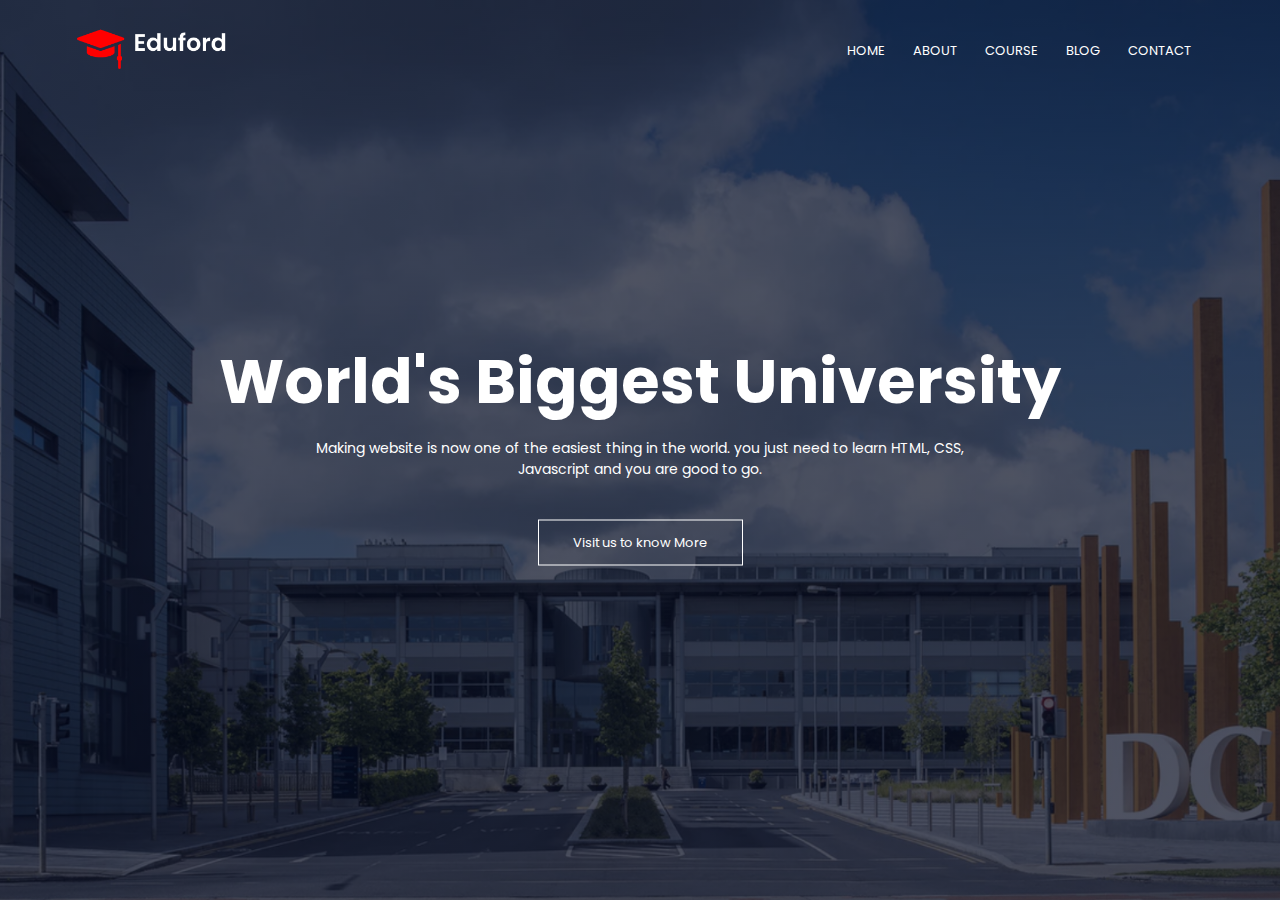
==== index.html @ 063af79a "Completed Header Section" ====
<!DOCTYPE html>
<html lang="en">

<head>
    <meta charset="UTF-8">
    <meta name="viewport" content="width=device-width, initial-scale=1.0">
    <title>University Website Design</title>
    <link rel="stylesheet" href="./style.css">
    <link rel="preconnect" href="https://fonts.googleapis.com">
    <link rel="preconnect" href="https://fonts.gstatic.com" crossorigin>
    <link href="https://fonts.googleapis.com/css2?family=Poppins:ital,wght@0,200;0,300;0,600;0,700;1,400&display=swap"
        rel="stylesheet">
    <link rel="stylesheet" href="https://cdnjs.cloudflare.com/ajax/libs/font-awesome/6.4.2/css/all.min.css"
        integrity="sha512-z3gLpd7yknf1YoNbCzqRKc4qyor8gaKU1qmn+CShxbuBusANI9QpRohGBreCFkKxLhei6S9CQXFEbbKuqLg0DA=="
        crossorigin="anonymous" referrerpolicy="no-referrer" />
</head>

<body>
    <section class="header">
        <nav>
            <a href="index.html"><img src="./img/logo.png" alt=""></a>
            <div class="nav-links" id="navLinks">
                <i class="fa-solid fa-xmark fa" onclick="hideMenu()"></i>
                <ul>
                    <li><a href="">HOME</a></li>
                    <li><a href="">ABOUT</a></li>
                    <li><a href="">COURSE</a></li>
                    <li><a href="">BLOG</a></li>
                    <li><a href="">CONTACT</a></li>
                </ul>
            </div>
            <i class="fa-solid fa-bars fa" onclick="showMenu()"></i>
        </nav>
        <div class="text-box">
            <h1>World's Biggest University</h1>
            <p>Making website is now one of the easiest thing in the world. you just need to learn HTML, CSS,<br>
                Javascript and you are good to go.</p>
            <a href="" class="hero-btn">Visit us to know More</a>
        </div>
    </section>

    <!---------------Javascript for toggle menu----------------->

    <script>
        var navLinks = document.getElementById("navLinks");
        function showMenu() {
            navLinks.style.right = "0";
        }

        function hideMenu() {
            navLinks.style.right = "-200px";
        }
    </script>
</body>

</html>
---- style.css ----
/* Reset browser default margin and padding for all elements */
* {
    margin: 0;
    padding: 0;
    font-family: 'Poppins', sans-serif;
}

.header {
    min-height: 100vh;
    width: 100%;
    background-size: cover;
    background-position: center;
    position: relative;
    background-image: linear-gradient(rgba(4, 9, 30, 0.7), rgba(4, 9, 30, 0.7)), url(./img/banner.png);
}

nav {
    display: flex;
    padding: 2% 6%;
    justify-content: space-between;
    align-items: center;
}

nav img {
    width: 150px;
}

.nav-links {
    flex: 1;
    text-align: right;
}

.nav-links ul li {
    list-style: none;
    display: inline-block;
    padding: 8px 12px;
    position: relative;
}

.nav-links ul li a {
    color: #fff;
    text-decoration: none;
    font-size: 13px;
}

.nav-links ul li::after {
    content: '';
    width: 0%;
    height: 2px;
    background: #f44336;
    display: block;
    margin: auto;
    transition: 0.5s;
}

.nav-links ul li:hover::after {
    width: 100%;
}

.text-box {
    width: 90%;
    color: #fff;
    position: absolute;
    top: 50%;
    left: 50%;
    transform: translate(-50%, -50%);
    text-align: center;
}

.text-box h1 {
    font-size: 62px;
}

.text-box p {
    margin: 10px 0 40px;
    font-size: 14px;
    color: #fff;
}

.hero-btn {
    display: inline-block;
    text-decoration: none;
    color: #fff;
    border: 1px solid #fff;
    padding: 12px 34px;
    font-size: 13px;
    background: transparent;
    position: relative;
    cursor: pointer;
}

.hero-btn:hover {
    border: 1px solid #f44336;
    background: #f44336;
    transition: 1s;
}

nav .fa {
    display: none;
}

@media (max-width: 700px) {
    .text-box h1 {
        font-size: 20px;
    }

    .nav-links ul li {
        display: block;
    }

    .nav-links {
        position: absolute;
        background: #f44336;
        height: 100vh;
        width: 200px;
        top: 0;
        right: -200px;
        text-align: left;
        z-index: 2;
        transition: 1s;
    }

    nav .fa {
        display: block;
        color: white;
        margin: 10px;
        font-size: 22px;
        cursor: pointer;
    }
    .nav-links ul{
        padding: 30px;
    }   
}
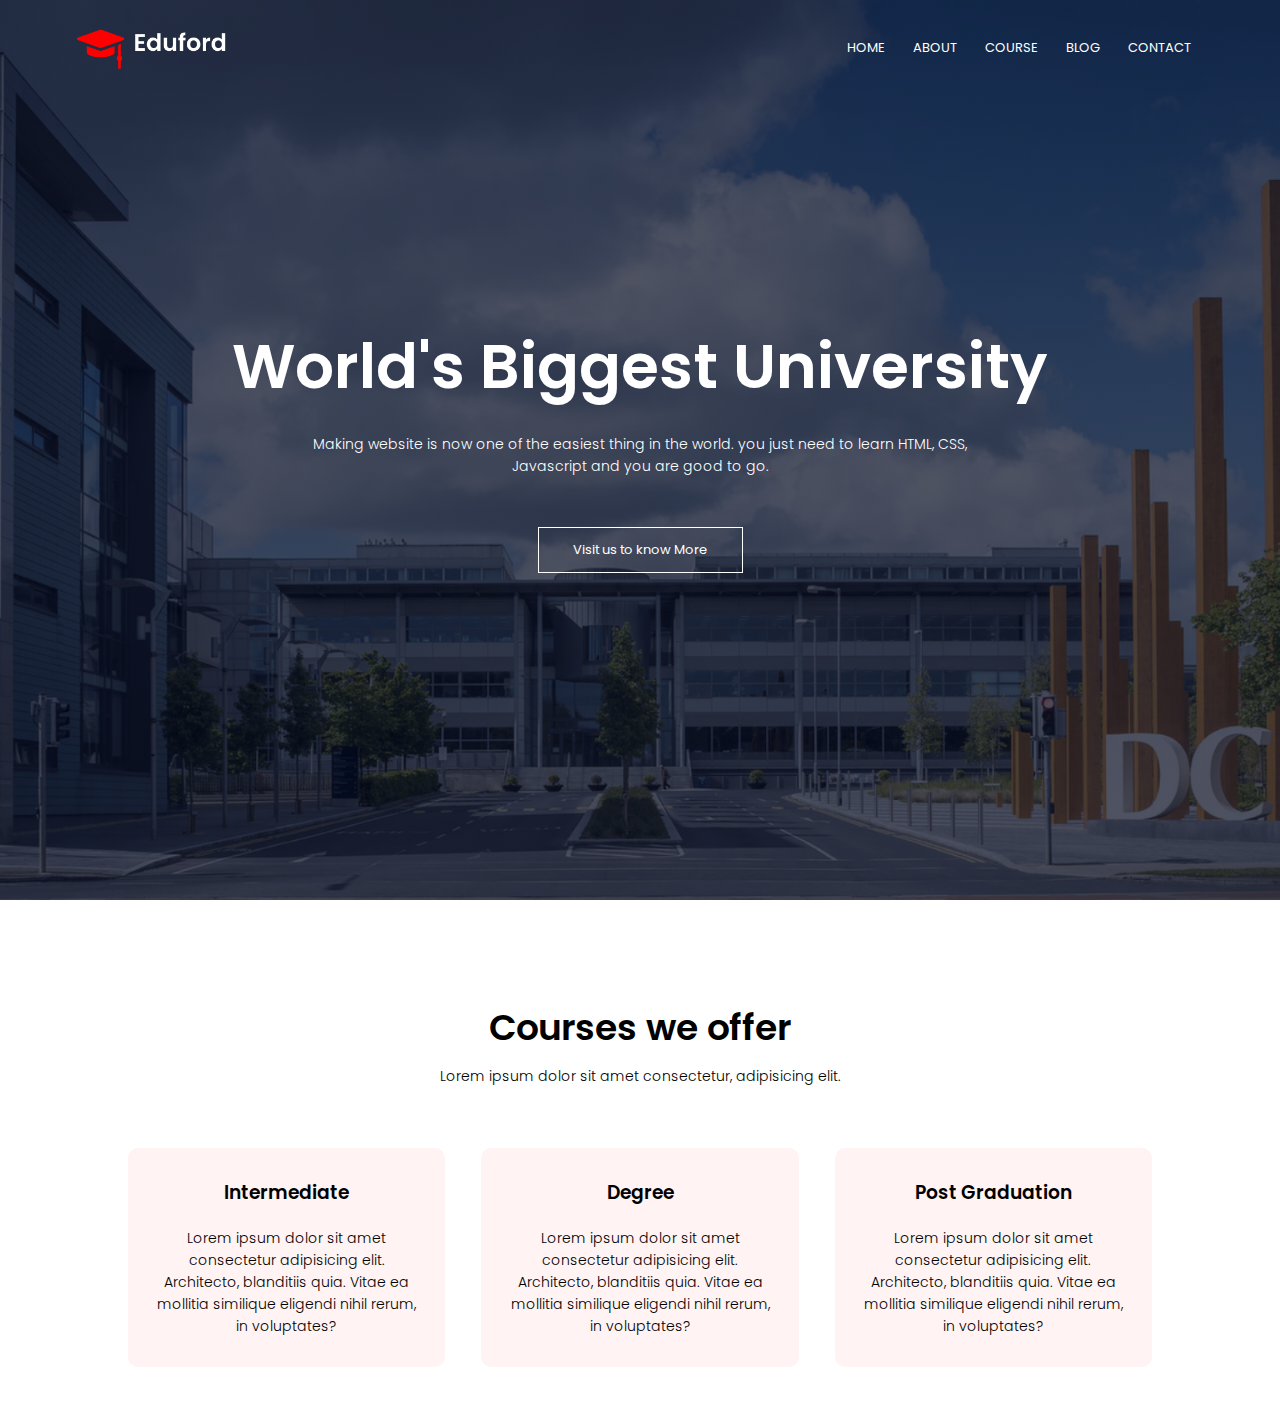
==== commit 87070c3f: "courses section complete" ====
--- a/index.html
+++ b/index.html
@@ -39,6 +39,71 @@
         </div>
     </section>
 
+    <!-- ----------Courses---------- -->
+
+    <section class="courses">
+        <h1>Courses we offer</h1>
+        <p>Lorem ipsum dolor sit amet consectetur, adipisicing elit.</p>
+
+        <div class="row">
+            <div class="course-col">
+                <h3>Intermediate</h3>
+                <p>Lorem ipsum dolor sit amet consectetur adipisicing elit. Architecto, blanditiis quia. Vitae ea
+                    mollitia similique eligendi nihil rerum, in voluptates?</p>
+            </div>
+            <div class="course-col">
+                <h3>Degree</h3>
+                <p>Lorem ipsum dolor sit amet consectetur adipisicing elit. Architecto, blanditiis quia. Vitae ea
+                    mollitia similique eligendi nihil rerum, in voluptates?</p>
+            </div>
+            <div class="course-col">
+                <h3>Post Graduation</h3>
+                <p>Lorem ipsum dolor sit amet consectetur adipisicing elit. Architecto, blanditiis quia. Vitae ea
+                    mollitia similique eligendi nihil rerum, in voluptates?</p>
+            </div>
+
+        </div>
+    </section>
+
+
+
+
+
+
+
+
+
+
+
+
+
+
+
+
+
+
+
+
+
+
+
+
+
+
+
+
+
+
+
+
+
+
+
+
+
+
+
+
     <!---------------Javascript for toggle menu----------------->
 
     <script>
--- a/style.css
+++ b/style.css
@@ -3,6 +3,10 @@
     margin: 0;
     padding: 0;
     font-family: 'Poppins', sans-serif;
+    box-sizing: border-box;
+    overflow-x: hidden;
+
+
 }
 
 .header {
@@ -114,7 +118,7 @@
         height: 100vh;
         width: 200px;
         top: 0;
-        right: -200px;
+        right: 0;
         text-align: left;
         z-index: 2;
         transition: 1s;
@@ -127,7 +131,64 @@
         font-size: 22px;
         cursor: pointer;
     }
-    .nav-links ul{
+
+    .nav-links ul {
         padding: 30px;
-    }   
+    }
+}
+
+/* ----------Courses---------- */
+
+.courses {
+    width: 80%;
+    margin: auto;
+    text-align: center;
+    padding-top: 100px;
+}
+
+h1 {
+    font-size: 36px;
+    font-weight: 600;
+}
+
+p {
+    font-size: 14px;
+    font-weight: 300;
+    line-height: 22px;
+    padding: 10px;
+}
+
+.row {
+    margin-top: 5%;
+    display: flex;
+    justify-content: space-between;
+
+}
+
+.course-col {
+    flex-basis: 31%;
+    background: #fff3f3;
+    margin-bottom: 5%;
+    border-radius: 10px;
+    padding: 20px 12px;
+    box-sizing: border-box;
+    transition: 0.5s;
+
+}
+
+h3 {
+    text-align: center;
+    font-weight: 600;
+    margin: 10px 0;
+}
+
+.course-col:hover {
+    box-shadow: 0 0 20px 0px rgba(0, 0, 0, 0.2);
+}
+
+@media (max-width: 700px) {
+    .row {
+        flex-direction: column;
+    }
+
 }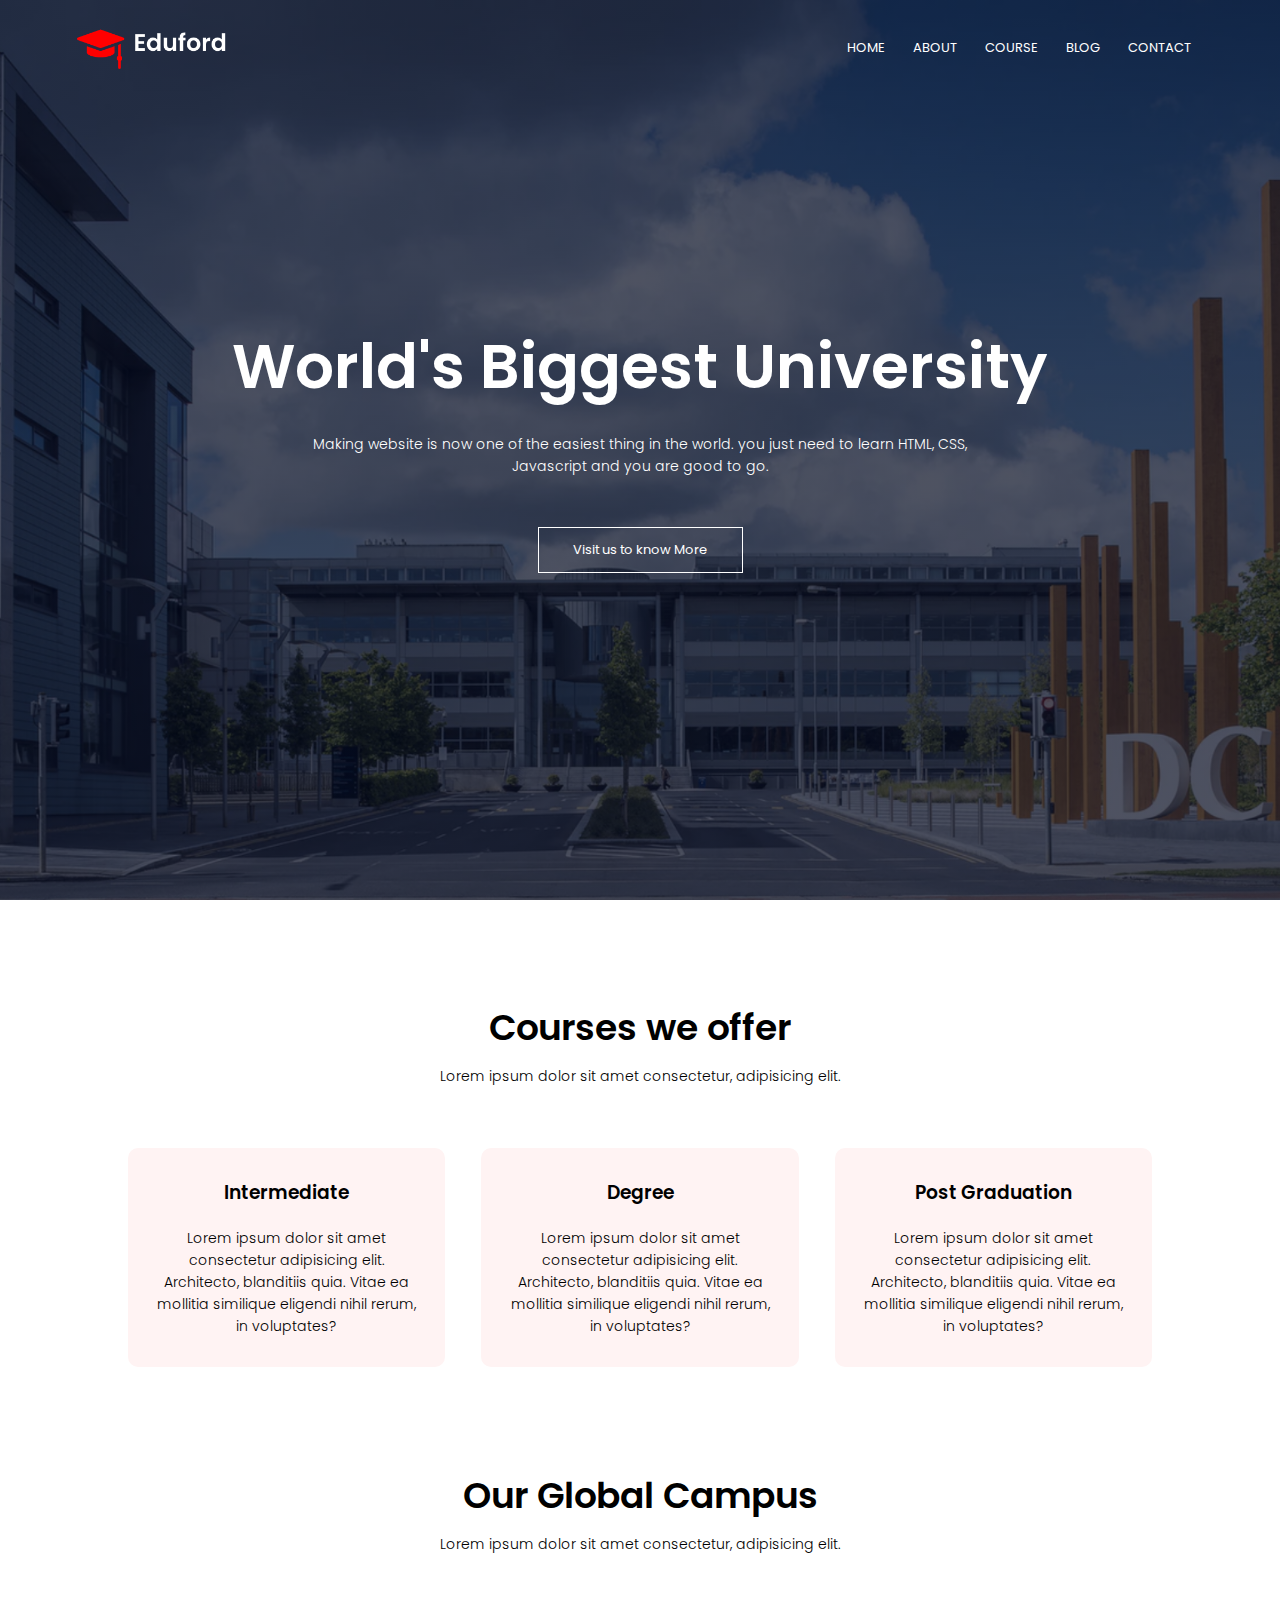
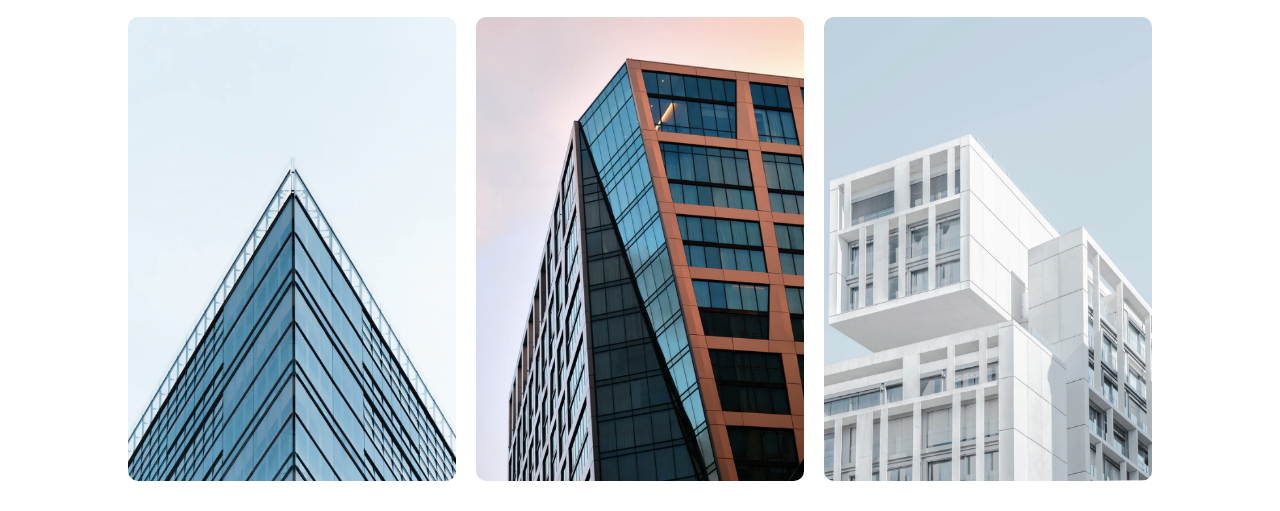
==== commit f295f1e7: "Completed the Campus section" ====
--- a/index.html
+++ b/index.html
@@ -65,7 +65,33 @@
         </div>
     </section>
 
+    <!-- ----------Campus---------- -->
 
+    <section class="campus">
+        <h1>Our Global Campus</h1>
+        <p>Lorem ipsum dolor sit amet consectetur, adipisicing elit.</p>
+
+        <div class="row">
+            <div class="campus-col">
+                <img src="/img/london.png" alt="">
+                <div class="layer">
+                    <h3>LONDON</h3>
+                </div>
+            </div>
+            <div class="campus-col">
+                <img src="/img/newyork.png" alt="">
+                <div class="layer">
+                    <h3>NEW YORK</h3>
+                </div>
+            </div>
+            <div class="campus-col">
+                <img src="/img/washington.png" alt="">
+                <div class="layer">
+                    <h3>WASHIMGTON</h3>
+                </div>
+            </div>
+        </div>
+    </section>
 
 
 
--- a/style.css
+++ b/style.css
@@ -118,7 +118,7 @@
         height: 100vh;
         width: 200px;
         top: 0;
-        right: 0;
+        right: -200px;
         text-align: left;
         z-index: 2;
         transition: 1s;
@@ -191,4 +191,61 @@
         flex-direction: column;
     }
 
+}
+
+
+/* ----------Campus--------- */
+
+.campus {
+    width: 80%;
+    margin: auto;
+    text-align: center;
+    padding-top: 50px;
+
+}
+
+.campus-col {
+    flex-basis: 32%;
+    border-radius: 10px;
+    margin-bottom: 30px;
+    position: relative;
+    overflow: hidden;
+}
+
+.campus-col img {
+    width: 100%;
+    display: block;
+}
+
+.layer {
+    background: transparent;
+    height: 100%;
+    width: 100%;
+    position: absolute;
+    top: 0;
+    left: 0;
+    transition: 0.5s;
+
+}
+
+.layer:hover {
+    background: rgba(226, 0, 0, 0.7);
+}
+
+.layer h3 {
+    width: 100%;
+    font-weight: 500;
+    color: #fff;
+    font-size: 20px;
+    bottom: 0;
+    left: 50%;
+    transform: translatex(-50%);
+    position: absolute;
+    opacity: 0;
+    transition: 0.5s;
+}
+
+.layer:hover h3 {
+    bottom: 49%;
+    opacity: 1;
 }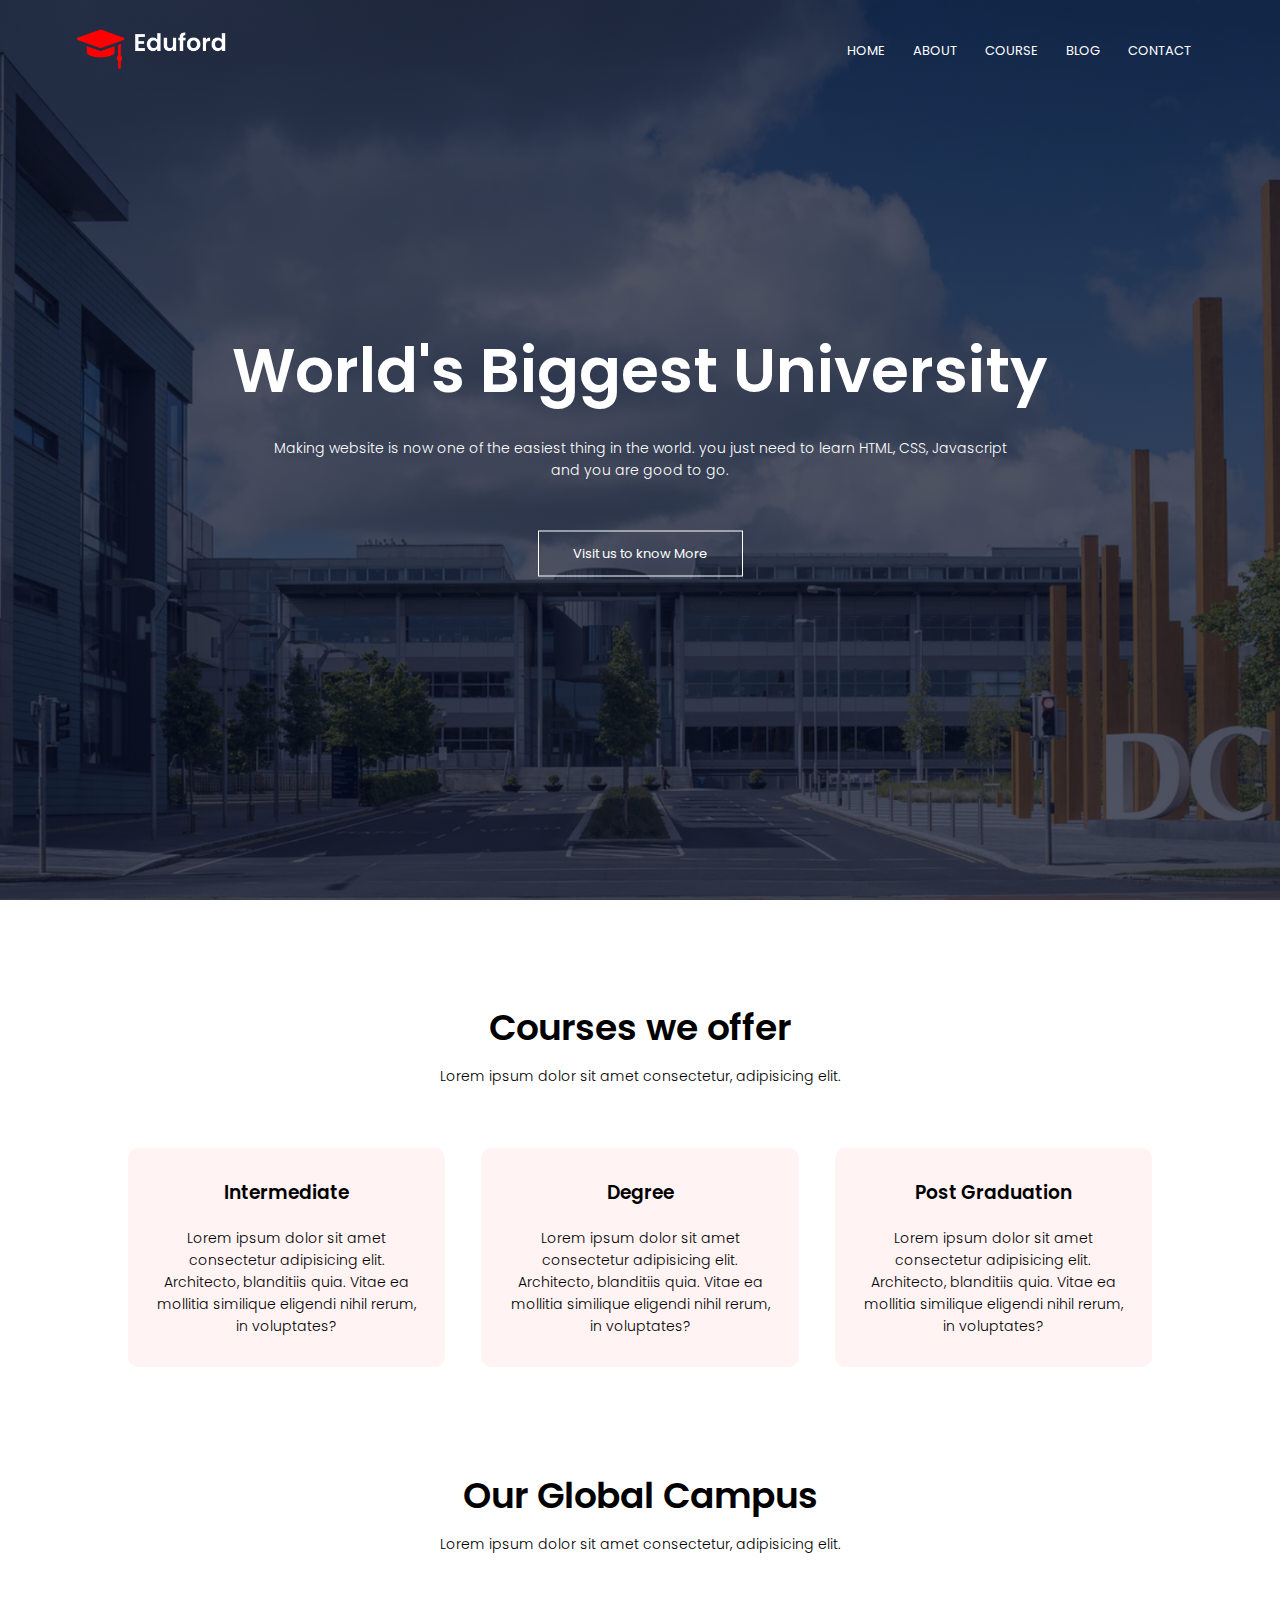
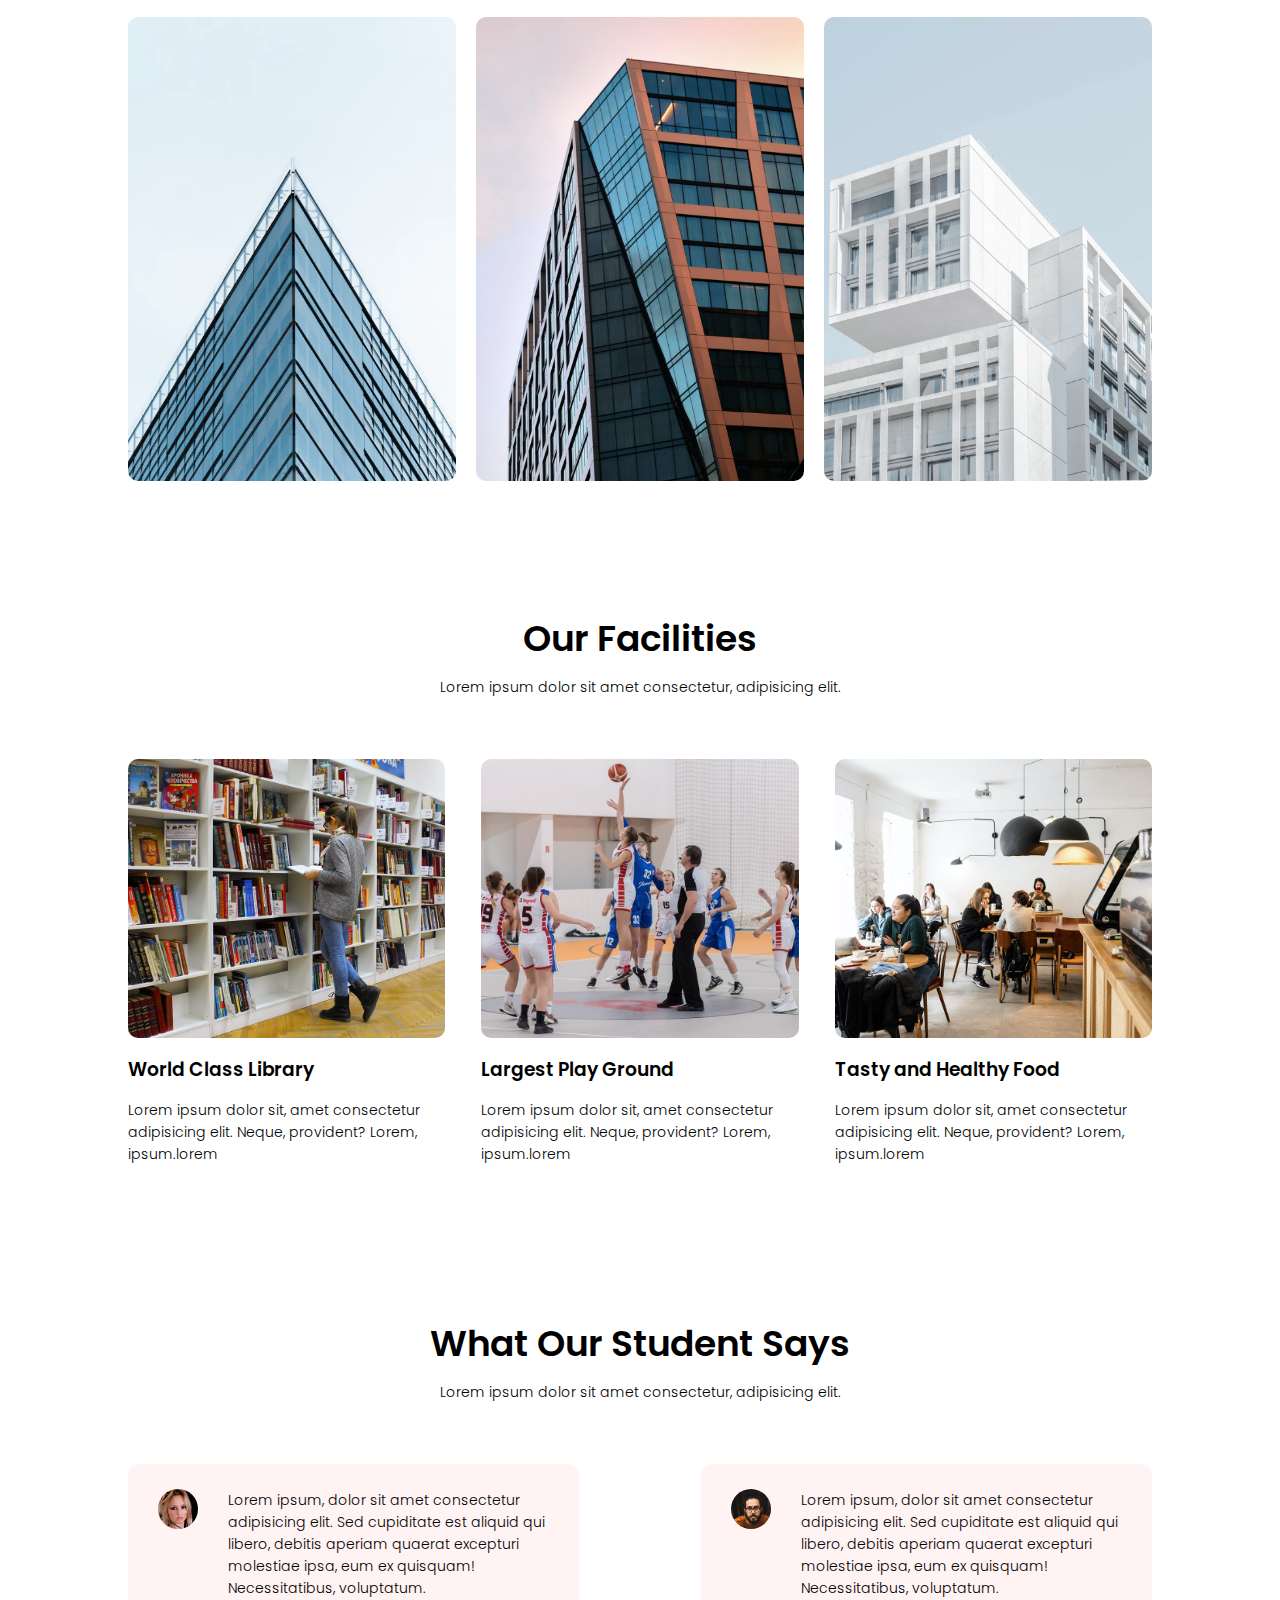
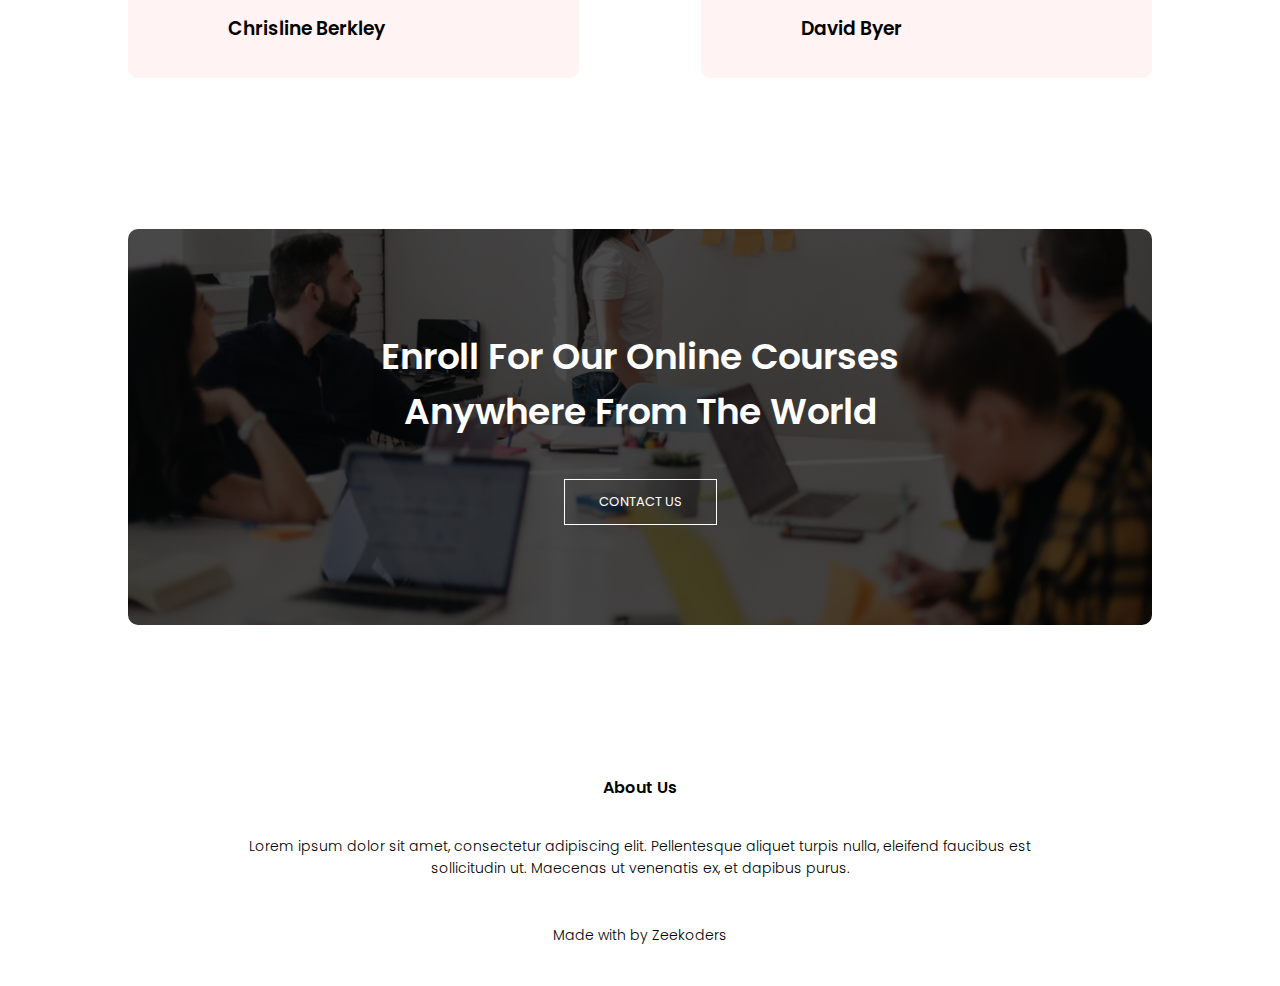
==== commit ef75328f: "completed" ====
--- a/index.html
+++ b/index.html
@@ -22,19 +22,18 @@
             <div class="nav-links" id="navLinks">
                 <i class="fa-solid fa-xmark fa" onclick="hideMenu()"></i>
                 <ul>
-                    <li><a href="">HOME</a></li>
-                    <li><a href="">ABOUT</a></li>
-                    <li><a href="">COURSE</a></li>
-                    <li><a href="">BLOG</a></li>
-                    <li><a href="">CONTACT</a></li>
+                    <li><a href="#">HOME</a></li>
+                    <li><a href="./aboutus.html">ABOUT</a></li>
+                    <li><a href="./course.html">COURSE</a></li>
+                    <li><a href="./blog.html">BLOG</a></li>
+                    <li><a href="./contact.html">CONTACT</a></li>
                 </ul>
             </div>
             <i class="fa-solid fa-bars fa" onclick="showMenu()"></i>
         </nav>
         <div class="text-box">
             <h1>World's Biggest University</h1>
-            <p>Making website is now one of the easiest thing in the world. you just need to learn HTML, CSS,<br>
-                Javascript and you are good to go.</p>
+            <p>Making website is now one of the easiest thing in the world. you just need to learn HTML, CSS, Javascript <br> and you are good to go.</p>
             <a href="" class="hero-btn">Visit us to know More</a>
         </div>
     </section>
@@ -73,62 +72,111 @@
 
         <div class="row">
             <div class="campus-col">
-                <img src="/img/london.png" alt="">
+                <img src="./img/london.png" alt="">
                 <div class="layer">
                     <h3>LONDON</h3>
                 </div>
             </div>
             <div class="campus-col">
-                <img src="/img/newyork.png" alt="">
+                <img src="./img/newyork.png" alt="">
                 <div class="layer">
                     <h3>NEW YORK</h3>
                 </div>
             </div>
             <div class="campus-col">
-                <img src="/img/washington.png" alt="">
+                <img src="./img/washington.png" alt="">
                 <div class="layer">
-                    <h3>WASHIMGTON</h3>
+                    <h3>WASHINGTON</h3>
                 </div>
             </div>
         </div>
     </section>
 
+    <!-- ----------Facilities---------- -->
 
+    <section class="facilities">
+        <h1>Our Facilities</h1>
+        <p>Lorem ipsum dolor sit amet consectetur, adipisicing elit.</p>
+        <div class="row">
+            <div class="facilities-col">
+                <img src="./img/library.png" alt="">
+                <h3>World Class Library</h3>
+                <p>Lorem ipsum dolor sit, amet consectetur adipisicing elit. Neque, provident? Lorem, ipsum.lorem</p>
+            </div>
+            <div class="facilities-col">
+                <img src="./img/basketball.png" alt="">
+                <h3>Largest Play Ground</h3>
+                <p>Lorem ipsum dolor sit, amet consectetur adipisicing elit. Neque, provident? Lorem, ipsum.lorem</p>
+            </div>
+            <div class="facilities-col">
+                <img src="./img/cafeteria.png" alt="">
+                <h3>Tasty and Healthy Food</h3>
+                <p>Lorem ipsum dolor sit, amet consectetur adipisicing elit. Neque, provident? Lorem, ipsum.lorem</p>
+            </div>
+        </div>
+    </section>
 
+    <!-- ----------Testimonials---------- -->
+    <section class="testimonials">
+        <h1>What Our Student Says</h1>
+        <p>Lorem ipsum dolor sit amet consectetur, adipisicing elit.</p>
+        <div class="row">
+            <div class="testimonial-col">
+                <img src="./img/user1.jpg" alt="">
+                <div>
+                    <p>Lorem ipsum, dolor sit amet consectetur adipisicing elit. Sed cupiditate est aliquid qui libero,
+                        debitis aperiam quaerat excepturi molestiae ipsa, eum ex quisquam! Necessitatibus, voluptatum.
+                    </p>
+                    <h3>
+                        Chrisline Berkley
+                    </h3>
+                    <i class="fa-solid fa-star"></i>
+                    <i class="fa-solid fa-star"></i>
+                    <i class="fa-solid fa-star"></i>
+                    <i class="fa-solid fa-star"></i>
+                    <i class="fa-regular fa-star"></i>
+                </div>
+            </div>
+            <div class="testimonial-col">
+                <img src="./img/user2.jpg" alt="">
+                <div>
+                    <p>Lorem ipsum, dolor sit amet consectetur adipisicing elit. Sed cupiditate est aliquid qui libero,
+                        debitis aperiam quaerat excepturi molestiae ipsa, eum ex quisquam! Necessitatibus, voluptatum.
+                    </p>
+                    <h3>
+                        David Byer
+                    </h3>
+                    <i class="fa-solid fa-star"></i>
+                    <i class="fa-solid fa-star"></i>
+                    <i class="fa-solid fa-star"></i>
+                    <i class="fa-solid fa-star"></i>
+                    <i class="fa-solid fa-star-half-stroke fa-star"></i>
+                </div>
+            </div>
+    </section>
 
+    <!-- ----------Call to Action---------- -->
+    <section class="cta">
+        <h1>Enroll For Our Online Courses <br> Anywhere From The World</h1>
+        <a href="" class="hero-btn">CONTACT US</a>
+    </section>
 
+    <!-- ----------footer---------- -->
 
-
-
-
-
-
-
-
-
-
-
-
-
-
-
-
-
-
-
-
-
-
-
-
-
-
-
-
-
-
-
-
+<section class="footer">
+    <h4>
+        About Us
+    </h4>
+    <p>Lorem ipsum dolor sit amet, consectetur adipiscing elit. Pellentesque aliquet turpis nulla, eleifend faucibus est<br>sollicitudin ut. Maecenas ut venenatis ex, et dapibus purus.</p>
+    <div class="icons">
+        <i class="fa-brands fa-facebook-f fa"></i>
+        <i class="fa-brands fa-x-twitter fa"></i>
+        <i class="fa-brands fa-instagram fa"></i>
+        <i class="fa-brands fa-linkedin-in fa"></i>
+    </div> 
+        
+        <p>Made with <i class="fa-regular fa-heart fa"></i> by Zeekoders</p>
+</section>
 
     <!---------------Javascript for toggle menu----------------->
 
--- a/style.css
+++ b/style.css
@@ -4,8 +4,6 @@
     padding: 0;
     font-family: 'Poppins', sans-serif;
     box-sizing: border-box;
-    overflow-x: hidden;
-
 
 }
 
@@ -32,6 +30,7 @@
 .nav-links {
     flex: 1;
     text-align: right;
+
 }
 
 .nav-links ul li {
@@ -113,7 +112,7 @@
     }
 
     .nav-links {
-        position: absolute;
+        position: fixed;
         background: #f44336;
         height: 100vh;
         width: 200px;
@@ -122,6 +121,7 @@
         text-align: left;
         z-index: 2;
         transition: 1s;
+
     }
 
     nav .fa {
@@ -135,6 +135,7 @@
     .nav-links ul {
         padding: 30px;
     }
+
 }
 
 /* ----------Courses---------- */
@@ -173,7 +174,6 @@
     padding: 20px 12px;
     box-sizing: border-box;
     transition: 0.5s;
-
 }
 
 h3 {
@@ -184,6 +184,7 @@
 
 .course-col:hover {
     box-shadow: 0 0 20px 0px rgba(0, 0, 0, 0.2);
+
 }
 
 @media (max-width: 700px) {
@@ -248,4 +249,319 @@
 .layer:hover h3 {
     bottom: 49%;
     opacity: 1;
+}
+
+.facilities {
+    width: 80%;
+    margin: auto;
+    text-align: center;
+    padding-top: 100px;
+}
+
+.facilities-col {
+    flex-basis: 31%;
+    border-radius: 10px;
+    margin-bottom: 5%;
+    text-align: left;
+}
+
+.facilities-col img {
+    width: 100%;
+    border-radius: 10px;
+
+}
+
+.facilities-col p {
+    padding: 0;
+}
+
+.facilities-col h3 {
+    margin-top: 10px;
+    margin-bottom: 15px;
+    text-align: left;
+}
+
+/* ------------Testimonials------------- */
+
+.testimonials {
+    width: 80%;
+    margin: auto;
+    padding-top: 100px;
+    text-align: center;
+}
+
+.testimonial-col {
+    flex-basis: 44%;
+    border-radius: 10px;
+    margin-bottom: 5%;
+    text-align: left;
+    background: #fff3f3;
+    padding: 25px;
+    cursor: pointer;
+    display: flex;
+}
+
+.testimonial-col img {
+    height: 40px;
+    margin-left: 5px;
+    margin-right: 30px;
+    border-radius: 50%;
+}
+
+.testimonial-col p {
+    padding: 0;
+}
+
+.testimonial-col h3 {
+    margin-top: 15px;
+    text-align: left;
+}
+
+.testimonial-col .fa-star {
+    color: #f44336;
+}
+
+@media (max-width:700px) {
+    .testimonial-col img {
+        margin-left: 5px;
+        margin-right: 10px;
+    }
+}
+
+/* -------Call to action------- */
+
+.cta {
+    margin: 100px auto;
+    width: 80%;
+    background-image: linear-gradient(rgba(0, 0, 0, 0.7), rgba(0, 0, 0, 0.7)), url(./img/banner2.jpg);
+    background-position: center;
+    background-size: cover;
+    border-radius: 10px;
+    text-align: center;
+    padding: 100px 0;
+}
+
+.cta h1 {
+    color: #fff;
+    margin-bottom: 40px;
+    padding: 0;
+}
+
+@media (max-width:700px) {
+    .cta h1 {
+        font-size: 24px;
+    }
+}
+
+/* ----------footer----------- */
+
+.footer {
+    width: 100%;
+    text-align: center;
+    padding: 30px 0;
+}
+
+.footer h4 {
+    margin-bottom: 25px;
+    margin-top: 20px;
+    font-weight: 600;
+}
+
+.icons .fa {
+    color: #f44336;
+    margin: 0 13px;
+    cursor: pointer;
+    padding: 18px 0;
+}
+
+.fa-heart {
+    color: #f44336;
+}
+
+/* -------------About Us Page---------------- */
+
+
+.sub-header {
+    height: 50vh;
+    width: 100%;
+    background-image: linear-gradient(rgba(4, 9, 30, 0.7), rgba(4, 9, 30, 0.7)), url(./img/background.jpg);
+    background-position: center;
+    background-size: cover;
+    text-align: center;
+    color: #fff;
+
+}
+
+.sub-header h1 {
+    margin-top: 80px;
+}
+
+.about-us {
+    width: 70%;
+    margin: auto;
+    padding-top: 80px;
+    padding-bottom: 50px;
+}
+
+.about-col {
+    flex-basis: 48%;
+    padding: 30px 2px;
+}
+
+.about-col img {
+    width: 100%;
+}
+
+.about-col h1 {
+    padding-top: 0;
+}
+
+.about-col p {
+    padding: 15px 0 25px;
+}
+
+.red-btn {
+    border: 1px solid #f44336;
+    background: transparent;
+    color: #f44336;
+}
+
+.red-btn:hover {
+    color: #fff;
+}
+
+/* -------------blog content------------ */
+
+.blog-content {
+    width: 80%;
+    margin: auto;
+    padding: 60px 0;
+}
+
+.blog-left {
+    flex-basis: 65%;
+}
+
+.blog-left img {
+    width: 100%;
+}
+
+.blog-left h2 {
+    color: #222;
+    font-weight: 600;
+    margin: 30px 0;
+}
+
+.blog-left {
+    color: #999;
+    padding: 0;
+}
+
+.blog-right {
+    flex-basis: 32%;
+}
+
+.blog-right h3 {
+    background: #f44336;
+    color: #fff;
+    padding: 7px 0;
+    font-size: 16px;
+    margin-bottom: 20px;
+}
+
+.blog-right div {
+    display: flex;
+    align-items: center;
+    justify-content: space-between;
+    color: #555;
+    padding: 8px;
+    box-sizing: border-box;
+}
+
+.comment-box {
+    border: 1px solid #ccc;
+    margin: 50px 0;
+    padding: 10px 20px;
+}
+
+.comment-box h3 {
+    text-align: left;
+}
+
+.comment-form input,
+.comment-form textarea {
+    width: 100%;
+    padding: 10px;
+    margin: 15px 0;
+    box-sizing: border-box;
+    border: none;
+    outline: none;
+    background: #f0f0f0;
+}
+
+.comment-form button {
+    margin: 10px 0;
+}
+
+@media (max-width:700px) {
+    .sub-header {
+        font-size: 24px;
+    }
+}
+
+/* --------------Contact Us Page------------ */
+
+.location {
+    width: 80%;
+    margin: auto;
+    padding: 80px 0;
+}
+
+.location iframe {
+    width: 100%;
+}
+
+.contact-us {
+    width: 80%;
+    margin: auto;
+
+}
+
+.contact-col {
+    flex-basis: 48%;
+    margin-bottom: 30px;
+}
+
+.contact-col div{
+    display: flex;
+    align-items: center;
+    margin-bottom: 40px;
+
+}
+
+.contact-col div .fa-solid{
+    font-size: 18px;
+    color: #f44336;
+    margin: 10px;
+    margin-right: 30px;
+}
+
+.contact-col div p{
+    padding: 0;
+}
+
+.contact-col div h5{
+    font-size: 20px;
+    margin-bottom: 5px;
+    color: #555;
+    font-weight: 400;
+}
+
+.contact-col input, .contact-col textarea{
+    width: 100%;
+    padding: 15px;
+    margin-bottom: 17px;
+    outline: none;
+    border: 1px solid #ccc;
+    box-sizing: border-box;
 }